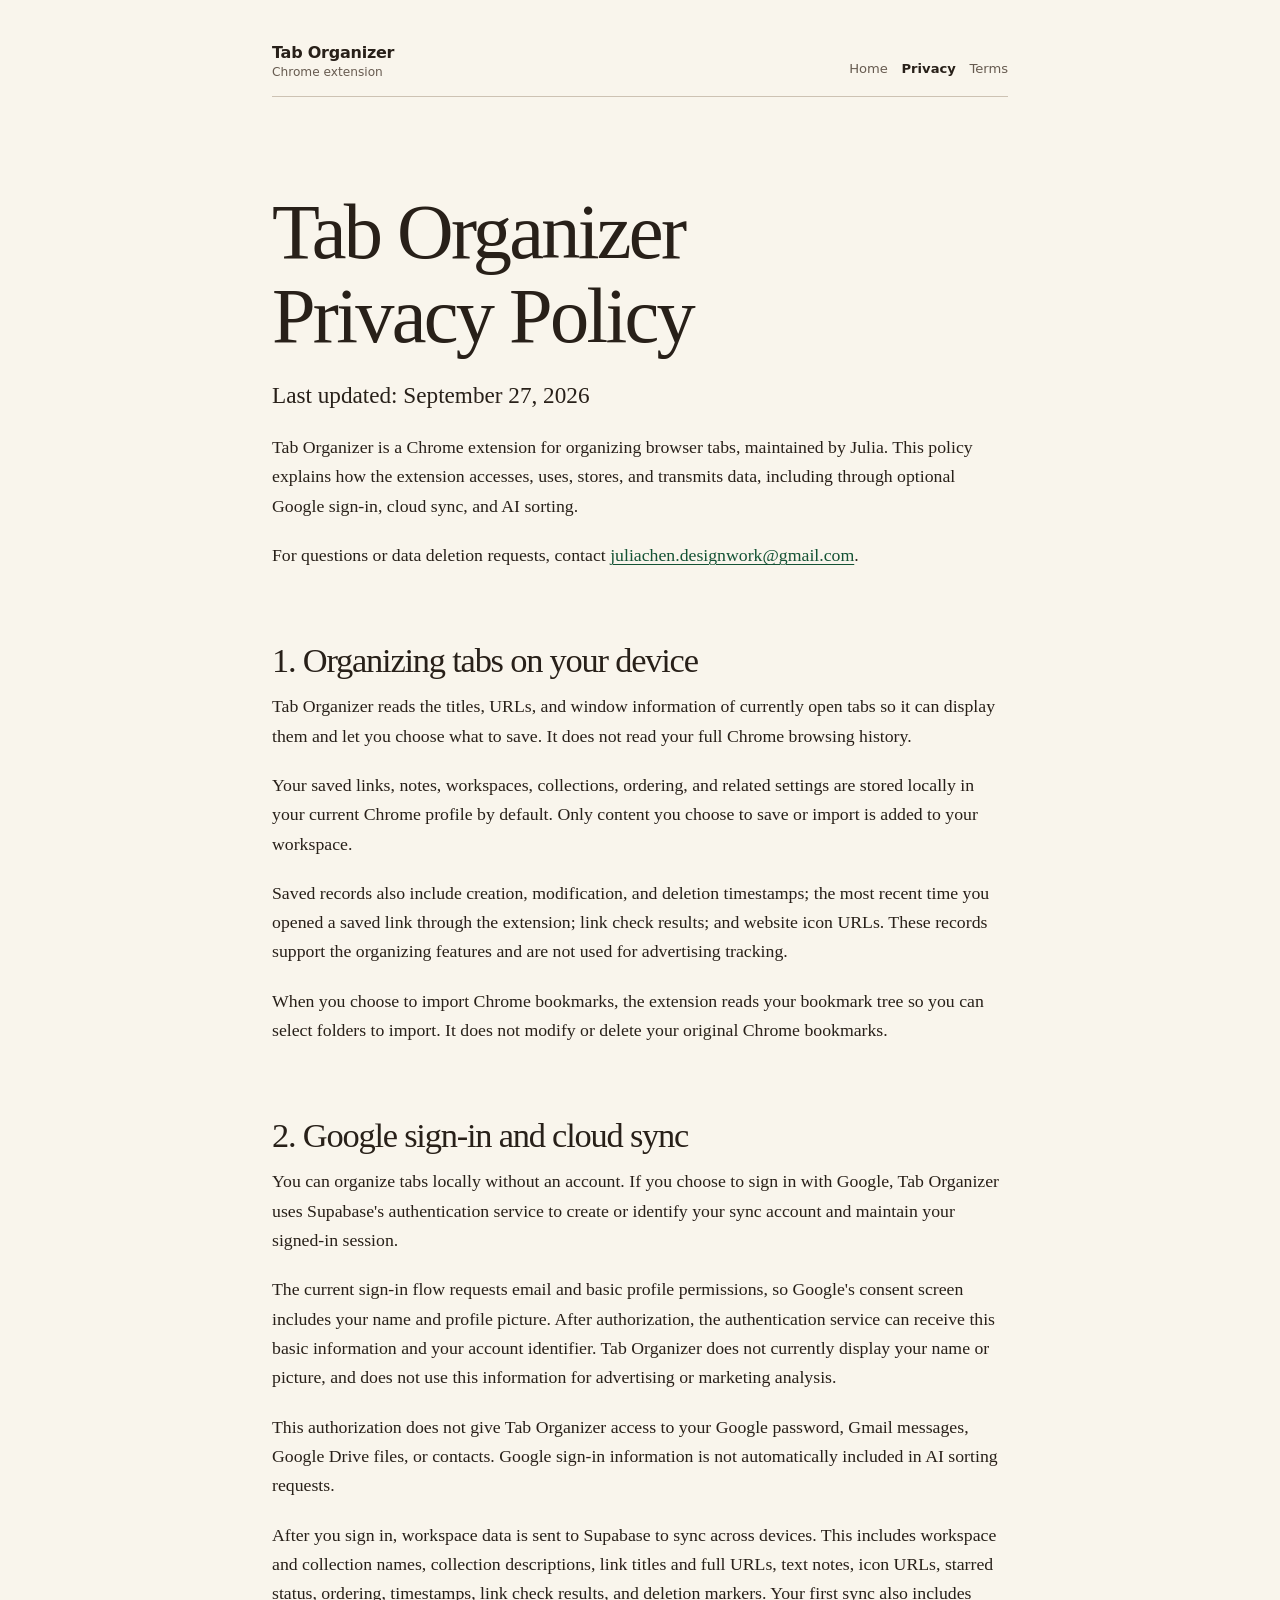
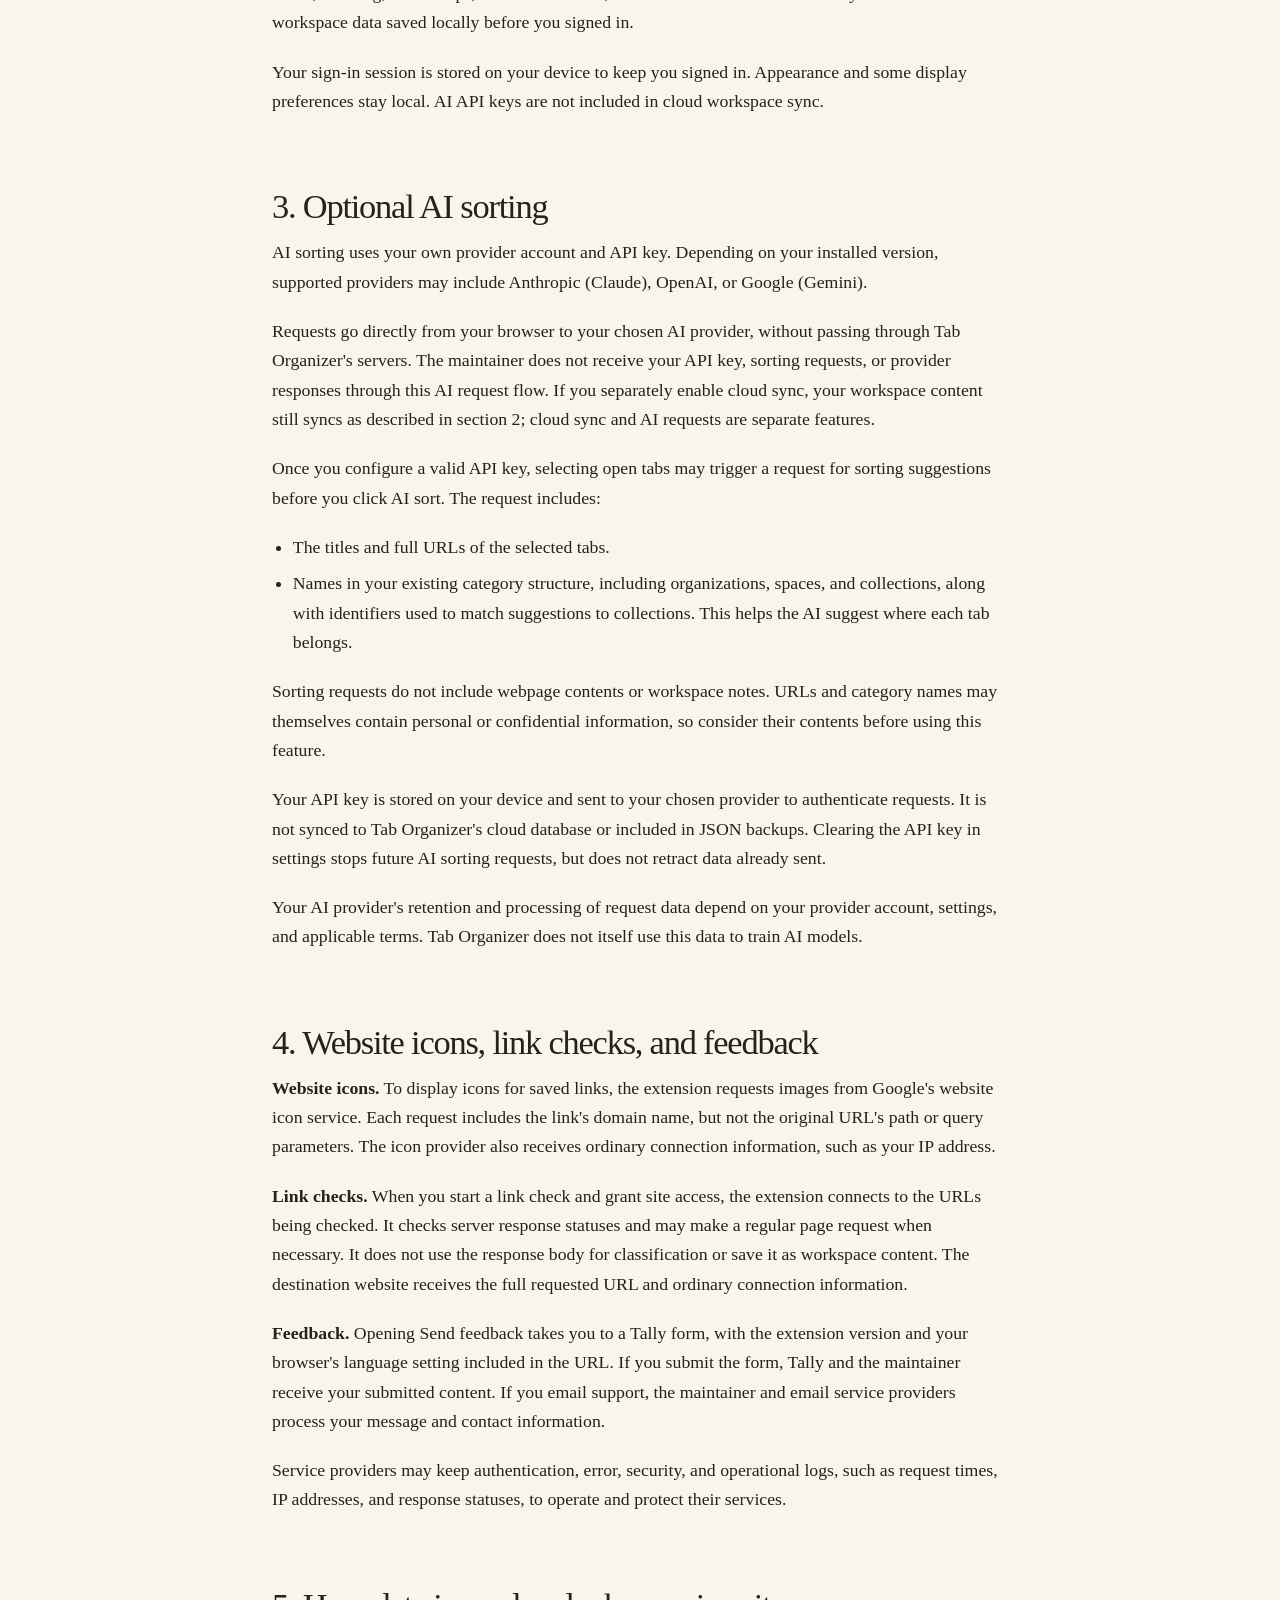
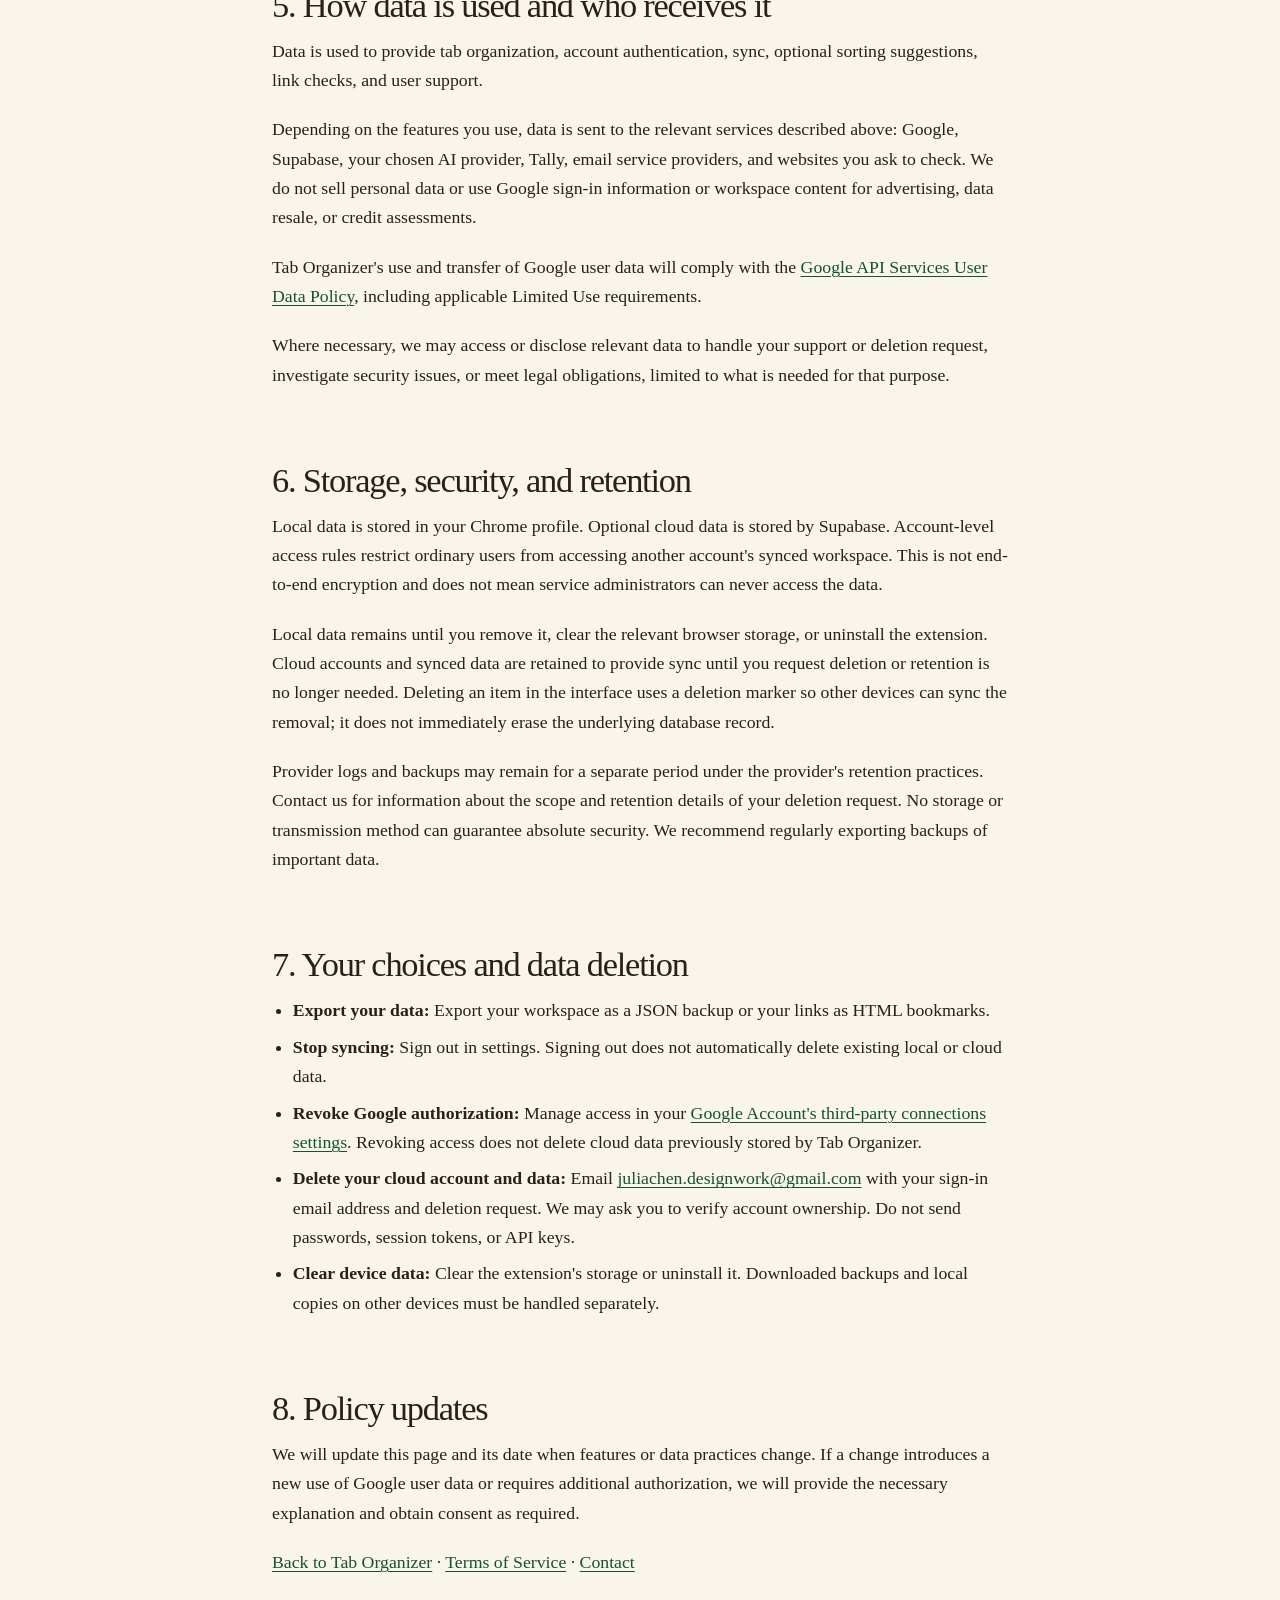
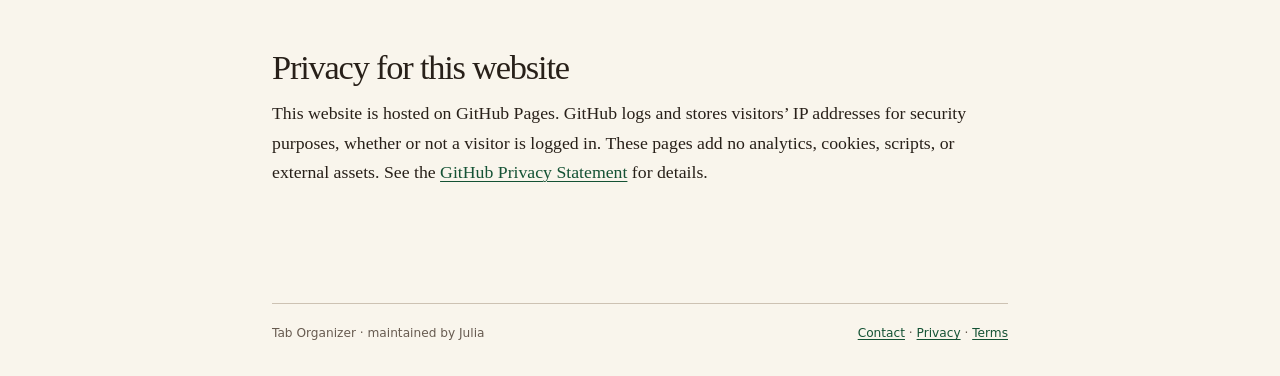
==== privacy/index.html @ 96f3fb26 "Publish Tab Organizer public pages" ====
<!doctype html>
<html lang="en">
<head>
  <meta charset="utf-8">
  <meta name="viewport" content="width=device-width, initial-scale=1">
  <meta name="description" content="How Tab Organizer handles data.">
  <title>Tab Organizer Privacy Policy · Tab Organizer</title>
  <link rel="stylesheet" href="../styles.css">
</head>
<body>
  <a class="skip-link" href="#main-content">Skip to content</a>
  <header class="site-header">
    <div class="masthead"><a class="wordmark" href="../">Tab Organizer</a><span>Chrome extension</span></div>
    <nav aria-label="Primary navigation"><a href="../">Home</a><a aria-current="page" href="../privacy/">Privacy</a><a href="../terms/">Terms</a></nav>
  </header>
  <main id="main-content"><h1>Tab Organizer Privacy Policy</h1>

<p>Last updated: September 27, 2026</p>

<p>Tab Organizer is a Chrome extension for organizing browser tabs, maintained by Julia. This policy explains how the extension accesses, uses, stores, and transmits data, including through optional Google sign-in, cloud sync, and AI sorting.</p>

<p>For questions or data deletion requests, contact <a href="mailto:juliachen.designwork@gmail.com">juliachen.designwork@gmail.com</a>.</p>

<h2>1. Organizing tabs on your device</h2>

<p>Tab Organizer reads the titles, URLs, and window information of currently open tabs so it can display them and let you choose what to save. It does not read your full Chrome browsing history.</p>

<p>Your saved links, notes, workspaces, collections, ordering, and related settings are stored locally in your current Chrome profile by default. Only content you choose to save or import is added to your workspace.</p>

<p>Saved records also include creation, modification, and deletion timestamps; the most recent time you opened a saved link through the extension; link check results; and website icon URLs. These records support the organizing features and are not used for advertising tracking.</p>

<p>When you choose to import Chrome bookmarks, the extension reads your bookmark tree so you can select folders to import. It does not modify or delete your original Chrome bookmarks.</p>

<h2>2. Google sign-in and cloud sync</h2>

<p>You can organize tabs locally without an account. If you choose to sign in with Google, Tab Organizer uses Supabase&#39;s authentication service to create or identify your sync account and maintain your signed-in session.</p>

<p>The current sign-in flow requests email and basic profile permissions, so Google&#39;s consent screen includes your name and profile picture. After authorization, the authentication service can receive this basic information and your account identifier. Tab Organizer does not currently display your name or picture, and does not use this information for advertising or marketing analysis.</p>

<p>This authorization does not give Tab Organizer access to your Google password, Gmail messages, Google Drive files, or contacts. Google sign-in information is not automatically included in AI sorting requests.</p>

<p>After you sign in, workspace data is sent to Supabase to sync across devices. This includes workspace and collection names, collection descriptions, link titles and full URLs, text notes, icon URLs, starred status, ordering, timestamps, link check results, and deletion markers. Your first sync also includes workspace data saved locally before you signed in.</p>

<p>Your sign-in session is stored on your device to keep you signed in. Appearance and some display preferences stay local. AI API keys are not included in cloud workspace sync.</p>

<h2>3. Optional AI sorting</h2>

<p>AI sorting uses your own provider account and API key. Depending on your installed version, supported providers may include Anthropic (Claude), OpenAI, or Google (Gemini).</p>

<p>Requests go directly from your browser to your chosen AI provider, without passing through Tab Organizer&#39;s servers. The maintainer does not receive your API key, sorting requests, or provider responses through this AI request flow. If you separately enable cloud sync, your workspace content still syncs as described in section 2; cloud sync and AI requests are separate features.</p>

<p>Once you configure a valid API key, selecting open tabs may trigger a request for sorting suggestions before you click AI sort. The request includes:</p>

<ul>
  <li>The titles and full URLs of the selected tabs.</li>
  <li>Names in your existing category structure, including organizations, spaces, and collections, along with identifiers used to match suggestions to collections. This helps the AI suggest where each tab belongs.</li>
</ul>

<p>Sorting requests do not include webpage contents or workspace notes. URLs and category names may themselves contain personal or confidential information, so consider their contents before using this feature.</p>

<p>Your API key is stored on your device and sent to your chosen provider to authenticate requests. It is not synced to Tab Organizer&#39;s cloud database or included in JSON backups. Clearing the API key in settings stops future AI sorting requests, but does not retract data already sent.</p>

<p>Your AI provider&#39;s retention and processing of request data depend on your provider account, settings, and applicable terms. Tab Organizer does not itself use this data to train AI models.</p>

<h2>4. Website icons, link checks, and feedback</h2>

<p><strong>Website icons.</strong> To display icons for saved links, the extension requests images from Google&#39;s website icon service. Each request includes the link&#39;s domain name, but not the original URL&#39;s path or query parameters. The icon provider also receives ordinary connection information, such as your IP address.</p>

<p><strong>Link checks.</strong> When you start a link check and grant site access, the extension connects to the URLs being checked. It checks server response statuses and may make a regular page request when necessary. It does not use the response body for classification or save it as workspace content. The destination website receives the full requested URL and ordinary connection information.</p>

<p><strong>Feedback.</strong> Opening Send feedback takes you to a Tally form, with the extension version and your browser&#39;s language setting included in the URL. If you submit the form, Tally and the maintainer receive your submitted content. If you email support, the maintainer and email service providers process your message and contact information.</p>

<p>Service providers may keep authentication, error, security, and operational logs, such as request times, IP addresses, and response statuses, to operate and protect their services.</p>

<h2>5. How data is used and who receives it</h2>

<p>Data is used to provide tab organization, account authentication, sync, optional sorting suggestions, link checks, and user support.</p>

<p>Depending on the features you use, data is sent to the relevant services described above: Google, Supabase, your chosen AI provider, Tally, email service providers, and websites you ask to check. We do not sell personal data or use Google sign-in information or workspace content for advertising, data resale, or credit assessments.</p>

<p>Tab Organizer&#39;s use and transfer of Google user data will comply with the <a href="https://developers.google.com/terms/api-services-user-data-policy">Google API Services User Data Policy</a>, including applicable Limited Use requirements.</p>

<p>Where necessary, we may access or disclose relevant data to handle your support or deletion request, investigate security issues, or meet legal obligations, limited to what is needed for that purpose.</p>

<h2>6. Storage, security, and retention</h2>

<p>Local data is stored in your Chrome profile. Optional cloud data is stored by Supabase. Account-level access rules restrict ordinary users from accessing another account&#39;s synced workspace. This is not end-to-end encryption and does not mean service administrators can never access the data.</p>

<p>Local data remains until you remove it, clear the relevant browser storage, or uninstall the extension. Cloud accounts and synced data are retained to provide sync until you request deletion or retention is no longer needed. Deleting an item in the interface uses a deletion marker so other devices can sync the removal; it does not immediately erase the underlying database record.</p>

<p>Provider logs and backups may remain for a separate period under the provider&#39;s retention practices. Contact us for information about the scope and retention details of your deletion request. No storage or transmission method can guarantee absolute security. We recommend regularly exporting backups of important data.</p>

<h2>7. Your choices and data deletion</h2>

<ul>
  <li><strong>Export your data:</strong> Export your workspace as a JSON backup or your links as HTML bookmarks.</li>
  <li><strong>Stop syncing:</strong> Sign out in settings. Signing out does not automatically delete existing local or cloud data.</li>
  <li><strong>Revoke Google authorization:</strong> Manage access in your <a href="https://myaccount.google.com/connections">Google Account&#39;s third-party connections settings</a>. Revoking access does not delete cloud data previously stored by Tab Organizer.</li>
  <li><strong>Delete your cloud account and data:</strong> Email <a href="mailto:juliachen.designwork@gmail.com">juliachen.designwork@gmail.com</a> with your sign-in email address and deletion request. We may ask you to verify account ownership. Do not send passwords, session tokens, or API keys.</li>
  <li><strong>Clear device data:</strong> Clear the extension&#39;s storage or uninstall it. Downloaded backups and local copies on other devices must be handled separately.</li>
</ul>

<h2>8. Policy updates</h2>

<p>We will update this page and its date when features or data practices change. If a change introduces a new use of Google user data or requires additional authorization, we will provide the necessary explanation and obtain consent as required.</p>

<p><a href="../">Back to Tab Organizer</a> · <a href="../terms/">Terms of Service</a> · <a href="mailto:juliachen.designwork@gmail.com">Contact</a></p>

<section aria-labelledby="website-hosting"><h2 id="website-hosting">Privacy for this website</h2><p>This website is hosted on GitHub Pages. GitHub logs and stores visitors’ IP addresses for security purposes, whether or not a visitor is logged in. These pages add no analytics, cookies, scripts, or external assets. See the <a href="https://docs.github.com/en/site-policy/privacy-policies/github-privacy-statement">GitHub Privacy Statement</a> for details.</p></section></main>
  <footer class="site-footer"><span>Tab Organizer · maintained by Julia</span><span><a href="mailto:juliachen.designwork@gmail.com">Contact</a> · <a href="../privacy/">Privacy</a> · <a href="../terms/">Terms</a></span></footer>
</body>
</html>
---- styles.css ----
:root {
  color-scheme: light;
  --paper: oklch(97% 0.012 83);
  --ink: oklch(25% 0.018 62);
  --muted: oklch(48% 0.024 65);
  --line: oklch(82% 0.025 77);
  --accent: oklch(39% 0.08 158);
  --focus: oklch(48% 0.15 250);
}
* { box-sizing: border-box; }
html { background: var(--paper); }
body { margin: 0; color: var(--ink); background: var(--paper); font-family: Georgia, 'Times New Roman', serif; font-size: clamp(1rem, .95rem + .2vw, 1.12rem); line-height: 1.65; }
a { color: var(--accent); text-decoration-thickness: .08em; text-underline-offset: .16em; overflow-wrap: anywhere; }
a:hover { color: var(--ink); }
a:focus-visible { outline: 3px solid var(--focus); outline-offset: 3px; border-radius: 2px; }
.skip-link { position: fixed; top: .75rem; left: .75rem; z-index: 2; padding: .45rem .7rem; background: var(--ink); color: var(--paper); transform: translateY(-180%); }
.skip-link:focus { transform: translateY(0); }
.site-header, main, .site-footer { width: min(100% - 2.5rem, 46rem); margin-inline: auto; }
.site-header { display: flex; align-items: end; justify-content: space-between; gap: 1rem; padding: clamp(1.4rem, 4vw, 2.7rem) 0 1rem; border-bottom: 1px solid var(--line); font-family: ui-sans-serif, system-ui, sans-serif; }
.masthead { display: grid; gap: .1rem; line-height: 1.25; }
.wordmark { color: var(--ink); font-size: 1rem; font-weight: 700; text-decoration: none; letter-spacing: -.015em; }
.masthead span { color: var(--muted); font-size: .76rem; }
nav { display: flex; flex-wrap: wrap; gap: .85rem; font-size: .82rem; }
nav a { color: var(--muted); text-decoration: none; }
nav a[aria-current='page'] { color: var(--ink); font-weight: 700; }
main { padding: clamp(2.8rem, 8vw, 5.8rem) 0 clamp(3rem, 8vw, 6rem); }
h1, h2 { font-weight: 400; line-height: 1.08; letter-spacing: -.035em; }
h1 { max-width: 15ch; margin: 0 0 1.2rem; font-size: clamp(2.55rem, 8vw, 4.9rem); }
h2 { margin: clamp(2.7rem, 7vw, 4.5rem) 0 .8rem; font-size: clamp(1.48rem, 4vw, 2.15rem); }
h1 + p { max-width: 34rem; margin-top: 0; font-size: clamp(1.18rem, 1.05rem + .5vw, 1.45rem); line-height: 1.5; }
p, ul { margin: 0 0 1.25rem; }
ul { padding-left: 1.3rem; }
li + li { margin-top: .45rem; }
strong { font-weight: 700; }
.site-footer { display: flex; justify-content: space-between; gap: 1rem; padding: 1.25rem 0 2.1rem; border-top: 1px solid var(--line); color: var(--muted); font-family: ui-sans-serif, system-ui, sans-serif; font-size: .76rem; line-height: 1.5; }
@media (max-width: 34rem) { .site-header, .site-footer { align-items: start; flex-direction: column; } }
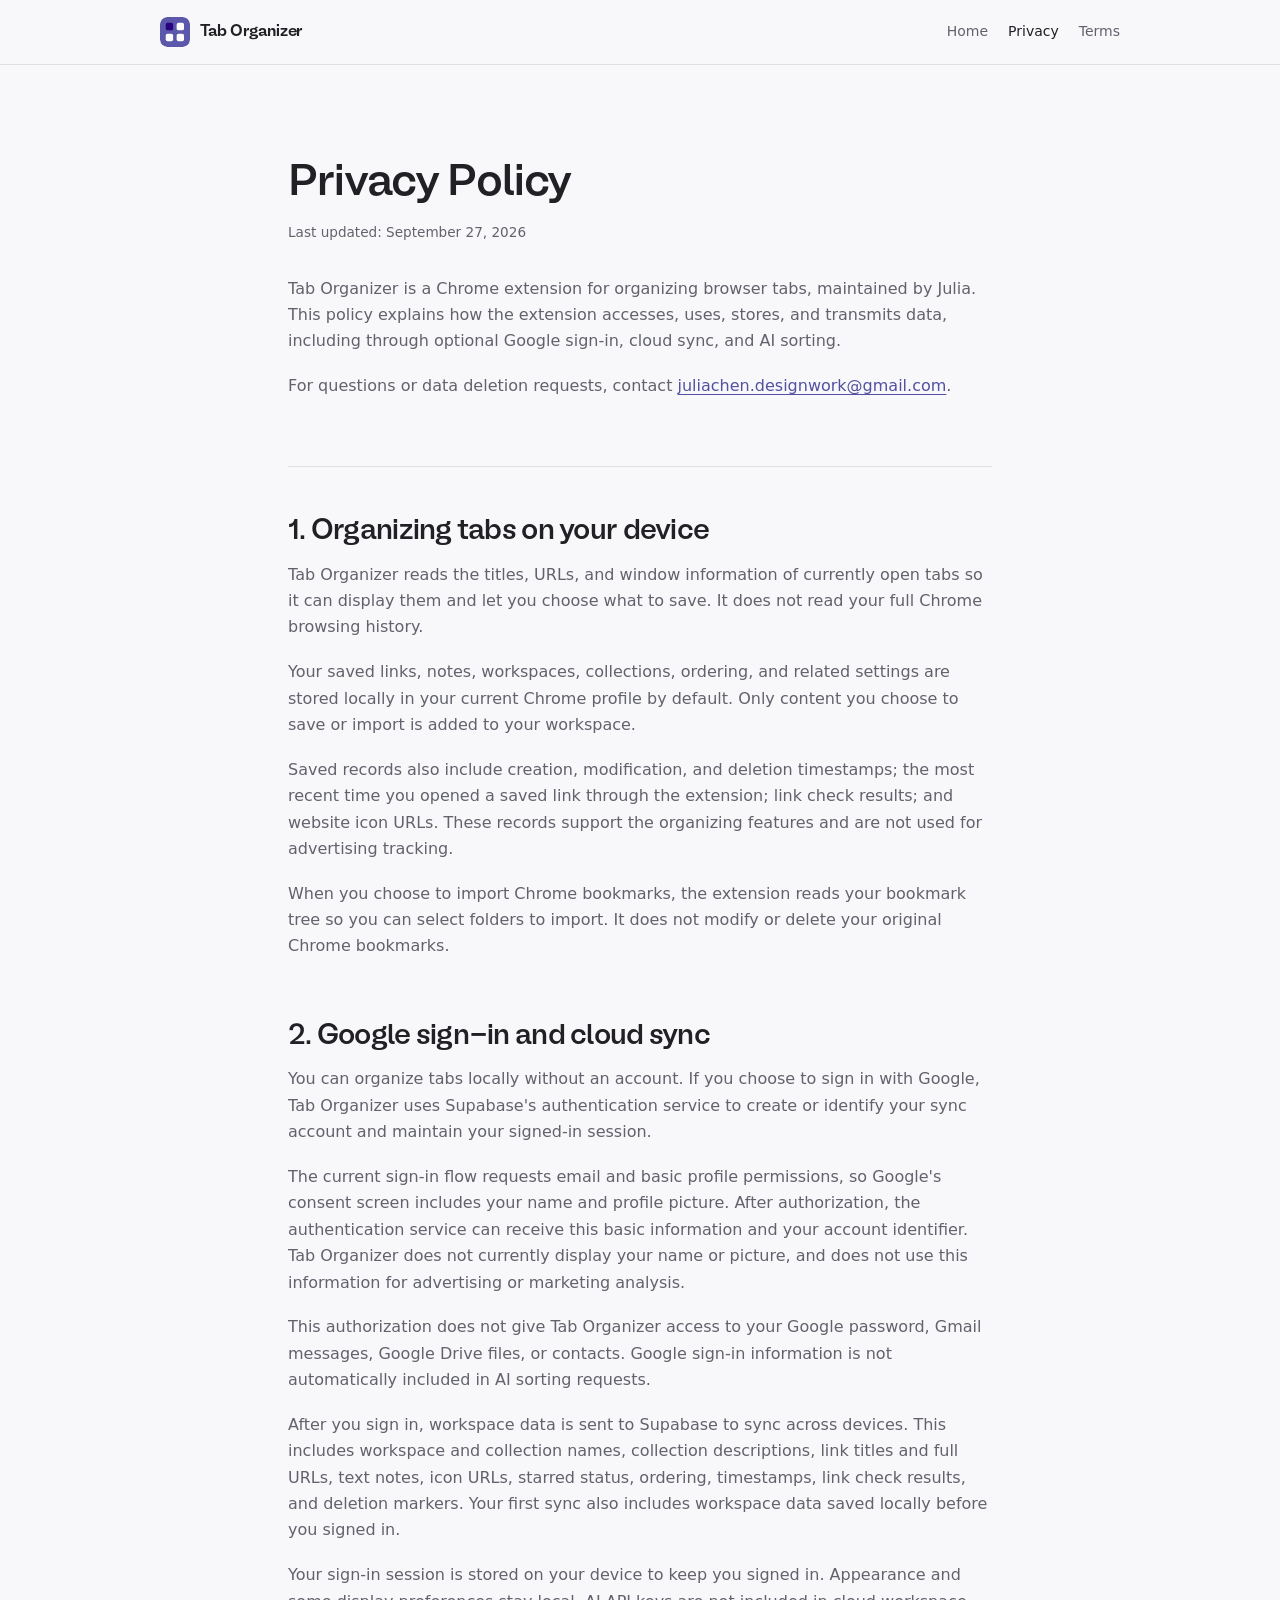
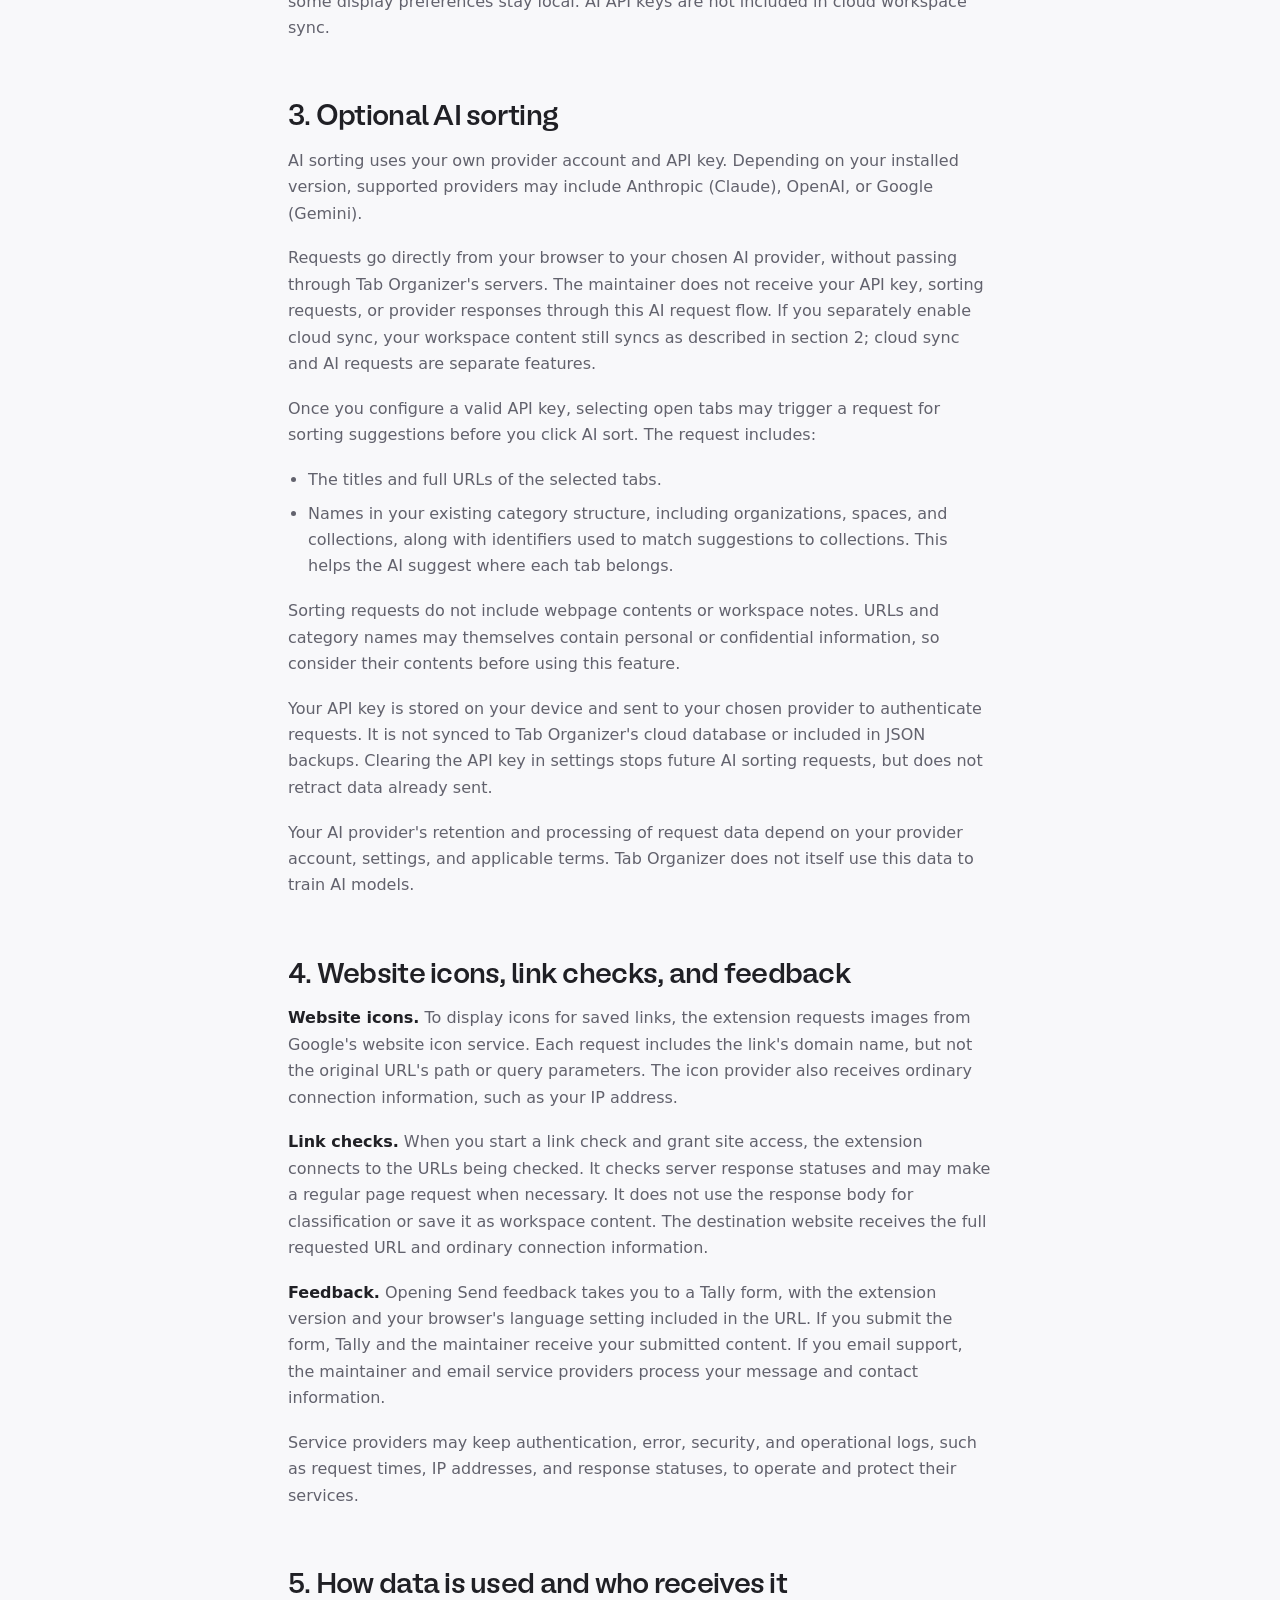
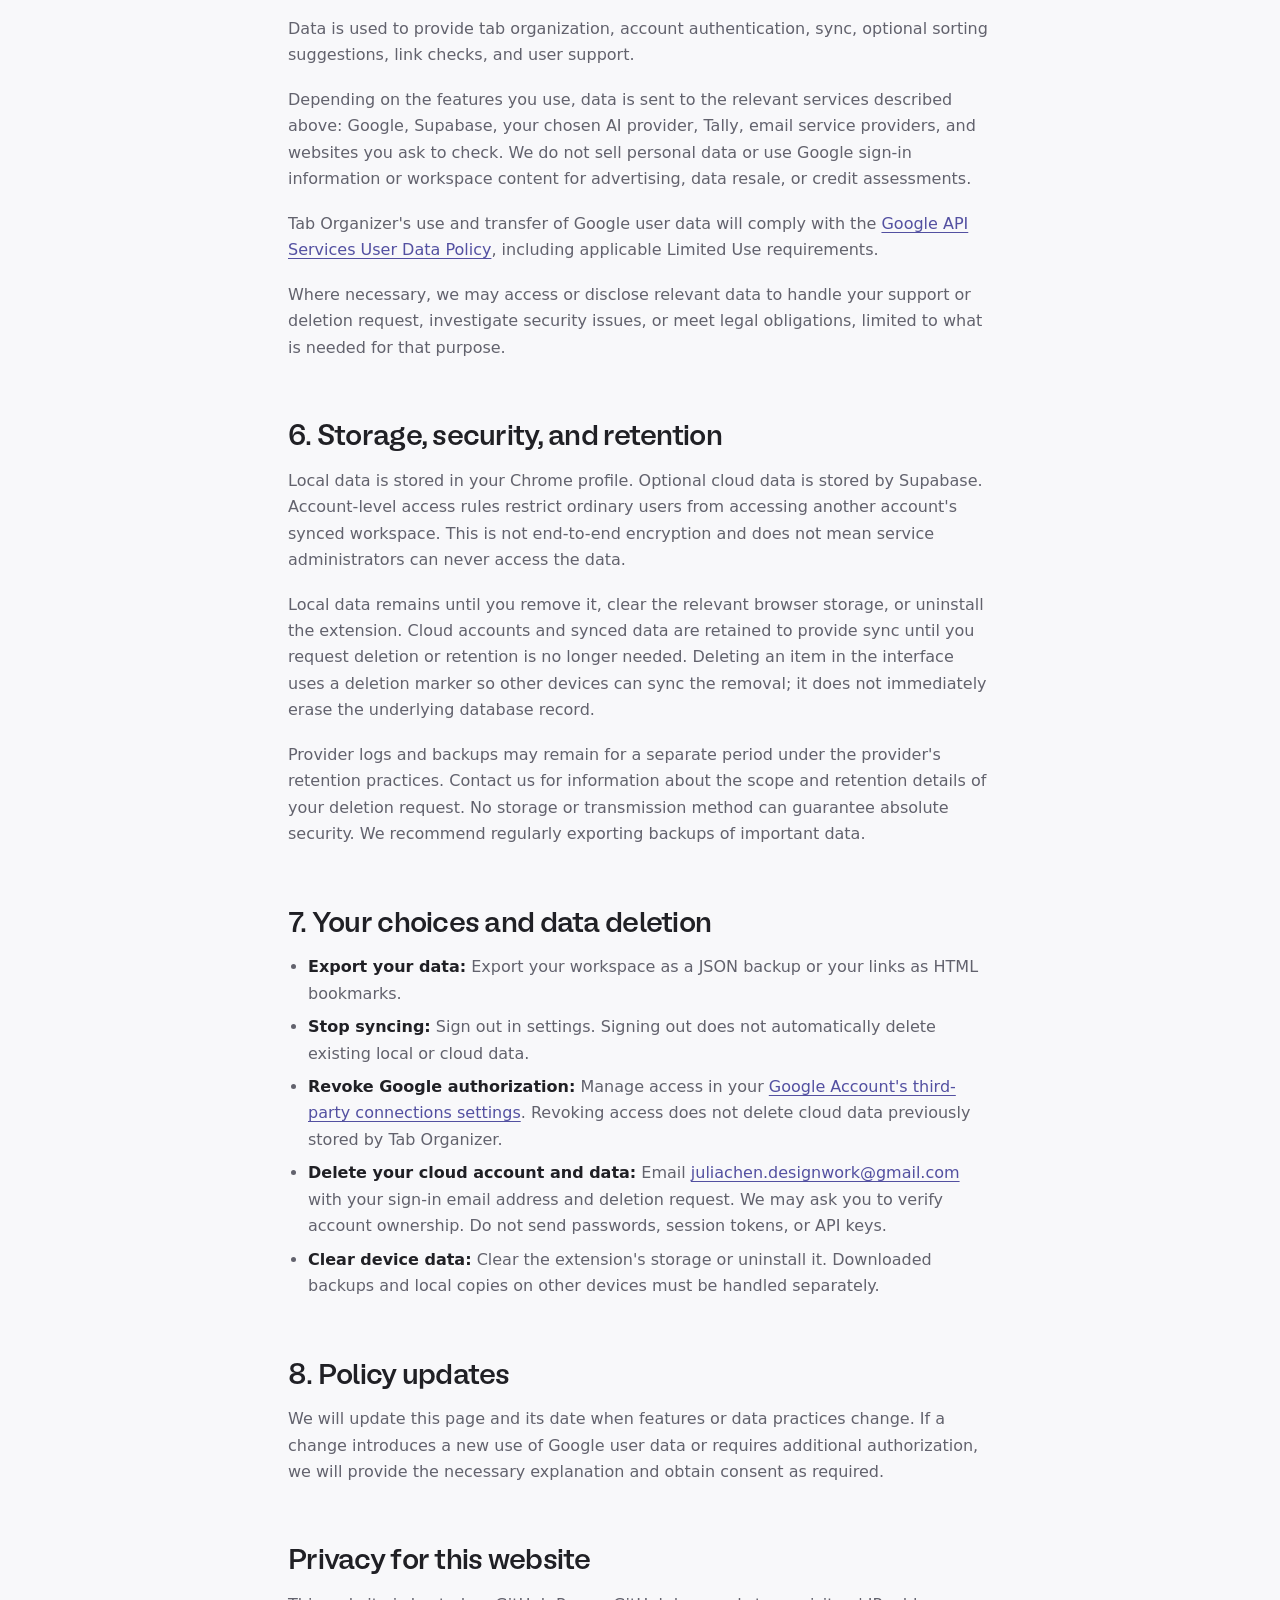
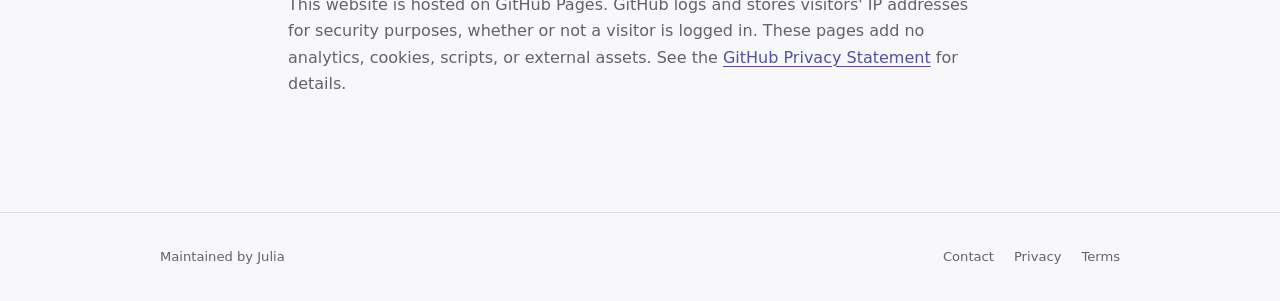
==== commit 4277fc19: "Refresh site and add product video" ====
--- a/privacy/index.html
+++ b/privacy/index.html
@@ -4,23 +4,38 @@
   <meta charset="utf-8">
   <meta name="viewport" content="width=device-width, initial-scale=1">
   <meta name="description" content="How Tab Organizer handles data.">
-  <title>Tab Organizer Privacy Policy · Tab Organizer</title>
+  <title>Privacy Policy | Tab Organizer</title>
+  <link rel="icon" href="../app-icon.svg" type="image/svg+xml">
   <link rel="stylesheet" href="../styles.css">
 </head>
 <body>
   <a class="skip-link" href="#main-content">Skip to content</a>
   <header class="site-header">
-    <div class="masthead"><a class="wordmark" href="../">Tab Organizer</a><span>Chrome extension</span></div>
-    <nav aria-label="Primary navigation"><a href="../">Home</a><a aria-current="page" href="../privacy/">Privacy</a><a href="../terms/">Terms</a></nav>
+    <div class="site-width header-inner">
+      <a class="brand" href="../" aria-label="Tab Organizer home">
+        <img src="../app-icon.svg" width="30" height="30" alt="">
+        <span>Tab Organizer</span>
+      </a>
+      <nav aria-label="Primary navigation">
+        <a href="../">Home</a>
+        <a aria-current="page" href="../privacy/">Privacy</a>
+        <a href="../terms/">Terms</a>
+      </nav>
+    </div>
   </header>
-  <main id="main-content"><h1>Tab Organizer Privacy Policy</h1>
+  <main id="main-content" class="document-main">
+<header class="page-header document-header">
+<h1>Privacy Policy</h1>
 
-<p>Last updated: September 27, 2026</p>
+<p class="updated">Last updated: September 27, 2026</p>
 
 <p>Tab Organizer is a Chrome extension for organizing browser tabs, maintained by Julia. This policy explains how the extension accesses, uses, stores, and transmits data, including through optional Google sign-in, cloud sync, and AI sorting.</p>
 
 <p>For questions or data deletion requests, contact <a href="mailto:juliachen.designwork@gmail.com">juliachen.designwork@gmail.com</a>.</p>
+</header>
 
+<article class="document-copy">
+<section>
 <h2>1. Organizing tabs on your device</h2>
 
 <p>Tab Organizer reads the titles, URLs, and window information of currently open tabs so it can display them and let you choose what to save. It does not read your full Chrome browsing history.</p>
@@ -31,6 +46,10 @@
 
 <p>When you choose to import Chrome bookmarks, the extension reads your bookmark tree so you can select folders to import. It does not modify or delete your original Chrome bookmarks.</p>
 
+
+</section>
+
+<section>
 <h2>2. Google sign-in and cloud sync</h2>
 
 <p>You can organize tabs locally without an account. If you choose to sign in with Google, Tab Organizer uses Supabase&#39;s authentication service to create or identify your sync account and maintain your signed-in session.</p>
@@ -43,6 +62,10 @@
 
 <p>Your sign-in session is stored on your device to keep you signed in. Appearance and some display preferences stay local. AI API keys are not included in cloud workspace sync.</p>
 
+
+</section>
+
+<section>
 <h2>3. Optional AI sorting</h2>
 
 <p>AI sorting uses your own provider account and API key. Depending on your installed version, supported providers may include Anthropic (Claude), OpenAI, or Google (Gemini).</p>
@@ -62,6 +85,10 @@
 
 <p>Your AI provider&#39;s retention and processing of request data depend on your provider account, settings, and applicable terms. Tab Organizer does not itself use this data to train AI models.</p>
 
+
+</section>
+
+<section>
 <h2>4. Website icons, link checks, and feedback</h2>
 
 <p><strong>Website icons.</strong> To display icons for saved links, the extension requests images from Google&#39;s website icon service. Each request includes the link&#39;s domain name, but not the original URL&#39;s path or query parameters. The icon provider also receives ordinary connection information, such as your IP address.</p>
@@ -72,6 +99,10 @@
 
 <p>Service providers may keep authentication, error, security, and operational logs, such as request times, IP addresses, and response statuses, to operate and protect their services.</p>
 
+
+</section>
+
+<section>
 <h2>5. How data is used and who receives it</h2>
 
 <p>Data is used to provide tab organization, account authentication, sync, optional sorting suggestions, link checks, and user support.</p>
@@ -82,6 +113,10 @@
 
 <p>Where necessary, we may access or disclose relevant data to handle your support or deletion request, investigate security issues, or meet legal obligations, limited to what is needed for that purpose.</p>
 
+
+</section>
+
+<section>
 <h2>6. Storage, security, and retention</h2>
 
 <p>Local data is stored in your Chrome profile. Optional cloud data is stored by Supabase. Account-level access rules restrict ordinary users from accessing another account&#39;s synced workspace. This is not end-to-end encryption and does not mean service administrators can never access the data.</p>
@@ -90,6 +125,10 @@
 
 <p>Provider logs and backups may remain for a separate period under the provider&#39;s retention practices. Contact us for information about the scope and retention details of your deletion request. No storage or transmission method can guarantee absolute security. We recommend regularly exporting backups of important data.</p>
 
+
+</section>
+
+<section>
 <h2>7. Your choices and data deletion</h2>
 
 <ul>
@@ -100,13 +139,33 @@
   <li><strong>Clear device data:</strong> Clear the extension&#39;s storage or uninstall it. Downloaded backups and local copies on other devices must be handled separately.</li>
 </ul>
 
+
+</section>
+
+<section>
 <h2>8. Policy updates</h2>
 
 <p>We will update this page and its date when features or data practices change. If a change introduces a new use of Google user data or requires additional authorization, we will provide the necessary explanation and obtain consent as required.</p>
 
-<p><a href="../">Back to Tab Organizer</a> · <a href="../terms/">Terms of Service</a> · <a href="mailto:juliachen.designwork@gmail.com">Contact</a></p>
 
-<section aria-labelledby="website-hosting"><h2 id="website-hosting">Privacy for this website</h2><p>This website is hosted on GitHub Pages. GitHub logs and stores visitors’ IP addresses for security purposes, whether or not a visitor is logged in. These pages add no analytics, cookies, scripts, or external assets. See the <a href="https://docs.github.com/en/site-policy/privacy-policies/github-privacy-statement">GitHub Privacy Statement</a> for details.</p></section></main>
-  <footer class="site-footer"><span>Tab Organizer · maintained by Julia</span><span><a href="mailto:juliachen.designwork@gmail.com">Contact</a> · <a href="../privacy/">Privacy</a> · <a href="../terms/">Terms</a></span></footer>
+</section>
+
+<section>
+<h2>Privacy for this website</h2>
+
+<p>This website is hosted on GitHub Pages. GitHub logs and stores visitors' IP addresses for security purposes, whether or not a visitor is logged in. These pages add no analytics, cookies, scripts, or external assets. See the <a href="https://docs.github.com/en/site-policy/privacy-policies/github-privacy-statement">GitHub Privacy Statement</a> for details.</p>
+</section>
+</article>
+  </main>
+  <footer class="site-footer">
+    <div class="site-width footer-inner">
+      <span>Maintained by Julia</span>
+      <nav aria-label="Footer navigation">
+        <a href="mailto:juliachen.designwork@gmail.com">Contact</a>
+        <a href="../privacy/">Privacy</a>
+        <a href="../terms/">Terms</a>
+      </nav>
+    </div>
+  </footer>
 </body>
 </html>
--- a/styles.css
+++ b/styles.css
@@ -1,36 +1,370 @@
+@font-face {
+  font-family: "BL Melody";
+  src: url("fonts/BLMelody-Medium.otf") format("opentype");
+  font-display: swap;
+  font-style: normal;
+  font-weight: 500;
+}
+
+@font-face {
+  font-family: "BL Melody";
+  src: url("fonts/BLMelody-SemiBold.otf") format("opentype");
+  font-display: swap;
+  font-style: normal;
+  font-weight: 600;
+}
+
 :root {
-  color-scheme: light;
-  --paper: oklch(97% 0.012 83);
-  --ink: oklch(25% 0.018 62);
-  --muted: oklch(48% 0.024 65);
-  --line: oklch(82% 0.025 77);
-  --accent: oklch(39% 0.08 158);
-  --focus: oklch(48% 0.15 250);
-}
-* { box-sizing: border-box; }
-html { background: var(--paper); }
-body { margin: 0; color: var(--ink); background: var(--paper); font-family: Georgia, 'Times New Roman', serif; font-size: clamp(1rem, .95rem + .2vw, 1.12rem); line-height: 1.65; }
-a { color: var(--accent); text-decoration-thickness: .08em; text-underline-offset: .16em; overflow-wrap: anywhere; }
-a:hover { color: var(--ink); }
-a:focus-visible { outline: 3px solid var(--focus); outline-offset: 3px; border-radius: 2px; }
-.skip-link { position: fixed; top: .75rem; left: .75rem; z-index: 2; padding: .45rem .7rem; background: var(--ink); color: var(--paper); transform: translateY(-180%); }
-.skip-link:focus { transform: translateY(0); }
-.site-header, main, .site-footer { width: min(100% - 2.5rem, 46rem); margin-inline: auto; }
-.site-header { display: flex; align-items: end; justify-content: space-between; gap: 1rem; padding: clamp(1.4rem, 4vw, 2.7rem) 0 1rem; border-bottom: 1px solid var(--line); font-family: ui-sans-serif, system-ui, sans-serif; }
-.masthead { display: grid; gap: .1rem; line-height: 1.25; }
-.wordmark { color: var(--ink); font-size: 1rem; font-weight: 700; text-decoration: none; letter-spacing: -.015em; }
-.masthead span { color: var(--muted); font-size: .76rem; }
-nav { display: flex; flex-wrap: wrap; gap: .85rem; font-size: .82rem; }
-nav a { color: var(--muted); text-decoration: none; }
-nav a[aria-current='page'] { color: var(--ink); font-weight: 700; }
-main { padding: clamp(2.8rem, 8vw, 5.8rem) 0 clamp(3rem, 8vw, 6rem); }
-h1, h2 { font-weight: 400; line-height: 1.08; letter-spacing: -.035em; }
-h1 { max-width: 15ch; margin: 0 0 1.2rem; font-size: clamp(2.55rem, 8vw, 4.9rem); }
-h2 { margin: clamp(2.7rem, 7vw, 4.5rem) 0 .8rem; font-size: clamp(1.48rem, 4vw, 2.15rem); }
-h1 + p { max-width: 34rem; margin-top: 0; font-size: clamp(1.18rem, 1.05rem + .5vw, 1.45rem); line-height: 1.5; }
-p, ul { margin: 0 0 1.25rem; }
-ul { padding-left: 1.3rem; }
-li + li { margin-top: .45rem; }
-strong { font-weight: 700; }
-.site-footer { display: flex; justify-content: space-between; gap: 1rem; padding: 1.25rem 0 2.1rem; border-top: 1px solid var(--line); color: var(--muted); font-family: ui-sans-serif, system-ui, sans-serif; font-size: .76rem; line-height: 1.5; }
-@media (max-width: 34rem) { .site-header, .site-footer { align-items: start; flex-direction: column; } }
+  color-scheme: light dark;
+  --canvas: #f8f8fa;
+  --surface: #ffffff;
+  --ink: #202025;
+  --muted: #62626d;
+  --line: #dedee4;
+  --accent: #5350a1;
+  --accent-hover: #353278;
+  --accent-text: #ffffff;
+  --focus: #1769c2;
+}
+
+@media (prefers-color-scheme: dark) {
+  :root {
+    --canvas: #18181b;
+    --surface: #212126;
+    --ink: #f1f1f3;
+    --muted: #b7b7c0;
+    --line: #3b3b42;
+    --accent: #b9b7fa;
+    --accent-hover: #d2d0ff;
+    --accent-text: #18181b;
+    --focus: #75b7ff;
+  }
+}
+
+* {
+  box-sizing: border-box;
+}
+
+html {
+  background: var(--canvas);
+}
+
+body {
+  margin: 0;
+  color: var(--ink);
+  background: var(--canvas);
+  font-family: ui-sans-serif, system-ui, -apple-system, BlinkMacSystemFont, "Segoe UI", sans-serif;
+  font-size: 1rem;
+  line-height: 1.65;
+  text-rendering: optimizeLegibility;
+}
+
+img {
+  display: block;
+  max-width: 100%;
+}
+
+a {
+  color: var(--accent);
+  text-decoration-thickness: 1px;
+  text-underline-offset: .18em;
+  overflow-wrap: anywhere;
+}
+
+a:hover {
+  color: var(--accent-hover);
+}
+
+a:focus-visible {
+  outline: 3px solid var(--focus);
+  outline-offset: 3px;
+  border-radius: 3px;
+}
+
+.skip-link {
+  position: fixed;
+  top: .75rem;
+  left: .75rem;
+  z-index: 2;
+  padding: .5rem .75rem;
+  color: var(--surface);
+  background: var(--ink);
+  transform: translateY(-180%);
+}
+
+.skip-link:focus {
+  transform: translateY(0);
+}
+
+.skip-link:hover {
+  color: var(--surface);
+}
+
+.site-width {
+  width: min(100% - 2.5rem, 60rem);
+  margin-inline: auto;
+}
+
+.site-header {
+  border-bottom: 1px solid var(--line);
+}
+
+.header-inner {
+  display: flex;
+  min-height: 64px;
+  align-items: center;
+  justify-content: space-between;
+  gap: 2rem;
+}
+
+.brand {
+  display: inline-flex;
+  align-items: center;
+  gap: .65rem;
+  color: var(--ink);
+  font-family: "BL Melody", ui-sans-serif, system-ui, sans-serif;
+  font-weight: 600;
+  letter-spacing: -.01em;
+  text-decoration: none;
+  white-space: nowrap;
+}
+
+.brand:hover {
+  color: var(--ink);
+}
+
+.brand img {
+  border-radius: 7px;
+}
+
+nav {
+  display: flex;
+  align-items: center;
+  gap: 1.25rem;
+  white-space: nowrap;
+}
+
+nav a {
+  color: var(--muted);
+  font-size: .875rem;
+  font-weight: 500;
+  text-decoration: none;
+}
+
+nav a[aria-current="page"] {
+  color: var(--ink);
+}
+
+h1,
+h2,
+h3 {
+  margin-top: 0;
+  font-family: "BL Melody", ui-sans-serif, system-ui, sans-serif;
+  font-weight: 500;
+  letter-spacing: -.025em;
+}
+
+h1 {
+  margin-bottom: 1.25rem;
+  font-size: clamp(2.15rem, 5vw, 2.8rem);
+  line-height: 1.06;
+}
+
+h2 {
+  margin-bottom: .75rem;
+  font-size: clamp(1.45rem, 3vw, 1.8rem);
+  line-height: 1.2;
+}
+
+h3 {
+  margin-bottom: .35rem;
+  font-size: 1.05rem;
+  font-weight: 600;
+  letter-spacing: -.01em;
+}
+
+p,
+ul {
+  margin-top: 0;
+  margin-bottom: 1.15rem;
+}
+
+li + li {
+  margin-top: .45rem;
+}
+
+strong {
+  color: var(--ink);
+  font-weight: 650;
+}
+
+.page-header {
+  padding-top: clamp(4rem, 9vw, 6rem);
+}
+
+.home-main {
+  padding-bottom: 6rem;
+}
+
+.home-header {
+  max-width: 46rem;
+  padding-bottom: 3rem;
+}
+
+.home-header > p:first-of-type {
+  max-width: 39rem;
+  color: var(--muted);
+  font-size: 1.15rem;
+}
+
+.button {
+  display: inline-flex;
+  min-height: 44px;
+  align-items: center;
+  justify-content: center;
+  margin-top: .5rem;
+  padding: .65rem 1rem;
+  border-radius: 8px;
+  color: var(--accent-text);
+  background: var(--accent);
+  font-size: .92rem;
+  font-weight: 650;
+  line-height: 1;
+  text-decoration: none;
+  white-space: nowrap;
+}
+
+.button:hover {
+  color: var(--accent-text);
+  background: var(--accent-hover);
+}
+
+.button:active {
+  transform: translateY(1px);
+}
+
+.small-note {
+  margin-top: 1rem !important;
+  color: var(--muted);
+  font-size: .85rem !important;
+}
+
+.product-demo {
+  margin: 0 0 clamp(4rem, 8vw, 6rem);
+}
+
+.product-demo video {
+  display: block;
+  width: 100%;
+  height: auto;
+  aspect-ratio: 16 / 9;
+  border: 1px solid var(--line);
+  border-radius: 12px;
+  background: var(--surface);
+}
+
+.home-copy {
+  max-width: 43rem;
+}
+
+.home-copy section + section {
+  margin-top: 3.75rem;
+}
+
+.home-copy p,
+.document-copy p,
+.document-copy li,
+.document-header > p:not(.updated) {
+  color: var(--muted);
+}
+
+.home-copy h3 {
+  margin-top: 1.75rem;
+}
+
+.document-main {
+  width: min(100% - 2.5rem, 44rem);
+  margin-inline: auto;
+  padding-bottom: 6rem;
+}
+
+.document-header {
+  padding-bottom: 3rem;
+  border-bottom: 1px solid var(--line);
+}
+
+.document-header h1 {
+  margin-bottom: .8rem;
+}
+
+.updated {
+  margin-bottom: 2rem;
+  color: var(--muted);
+  font-size: .85rem;
+}
+
+.document-copy {
+  padding-top: 3rem;
+}
+
+.document-copy section + section {
+  margin-top: 3.75rem;
+}
+
+.document-copy ul {
+  padding-left: 1.25rem;
+}
+
+.site-footer {
+  border-top: 1px solid var(--line);
+}
+
+.footer-inner {
+  display: flex;
+  min-height: 88px;
+  align-items: center;
+  justify-content: space-between;
+  gap: 2rem;
+  color: var(--muted);
+  font-size: .82rem;
+}
+
+.footer-inner nav a {
+  font-size: .82rem;
+}
+
+@media (max-width: 38rem) {
+  .site-width,
+  .document-main {
+    width: min(100% - 2rem, 60rem);
+  }
+
+  .header-inner {
+    gap: 1rem;
+  }
+
+  nav {
+    gap: .9rem;
+  }
+
+  .page-header {
+    padding-top: 3.5rem;
+  }
+
+  .product-demo {
+    margin-bottom: 4rem;
+  }
+
+  .footer-inner {
+    min-height: 0;
+    align-items: flex-start;
+    flex-direction: column;
+    padding: 1.5rem 0 2rem;
+  }
+}
+
+@media (max-width: 23rem) {
+  .brand span {
+    display: none;
+  }
+}
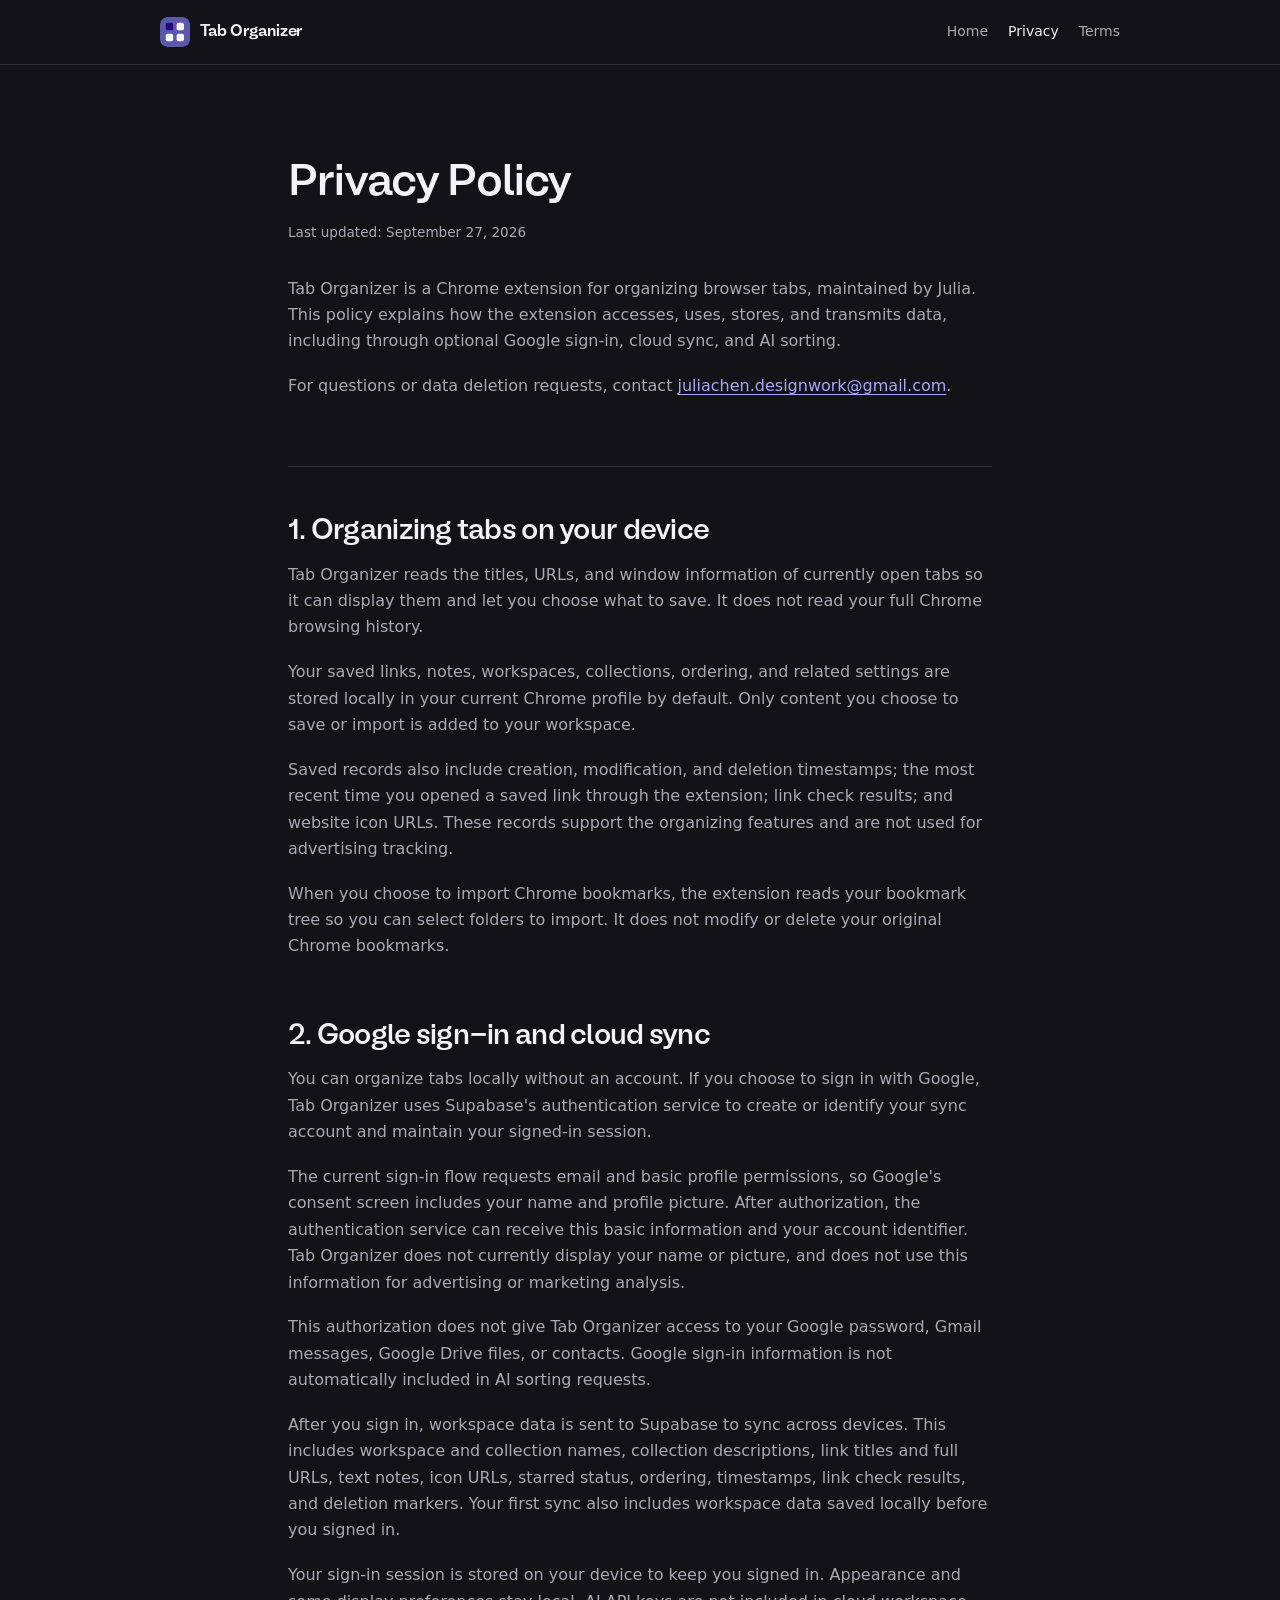
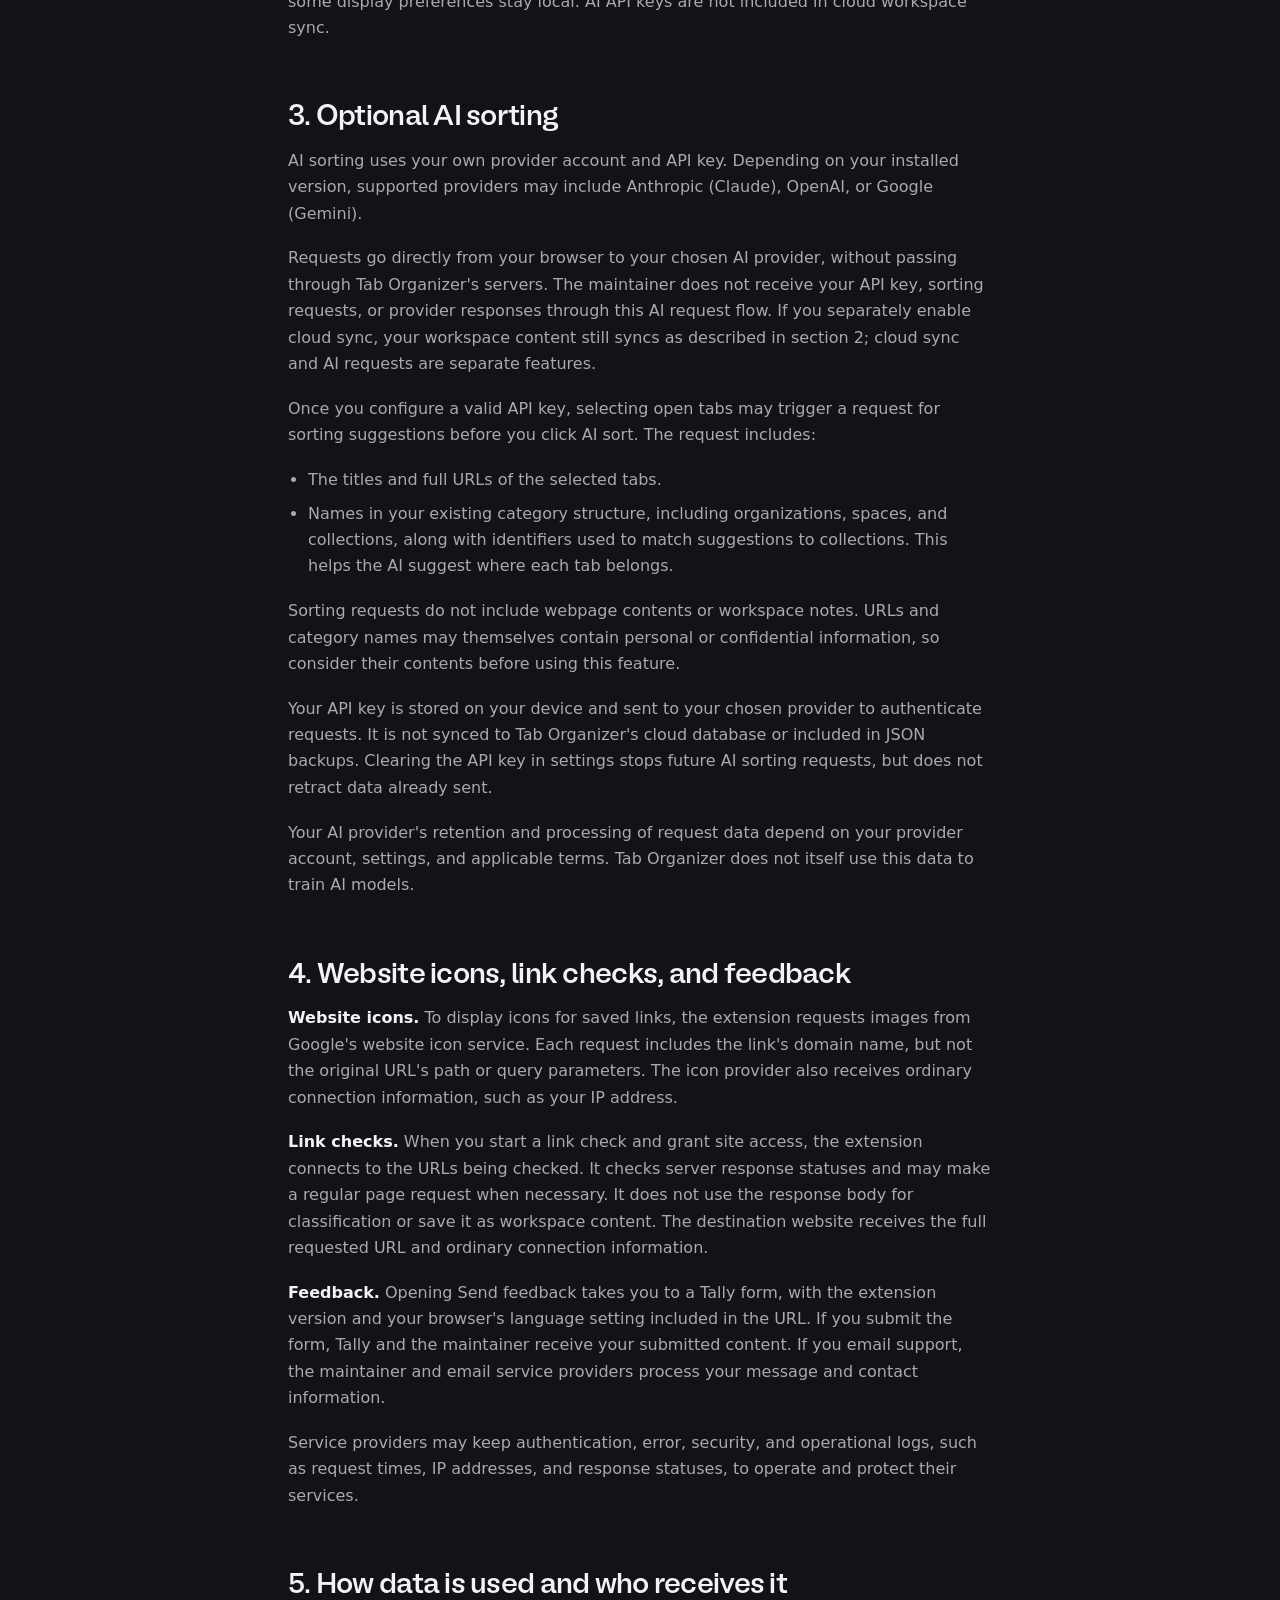
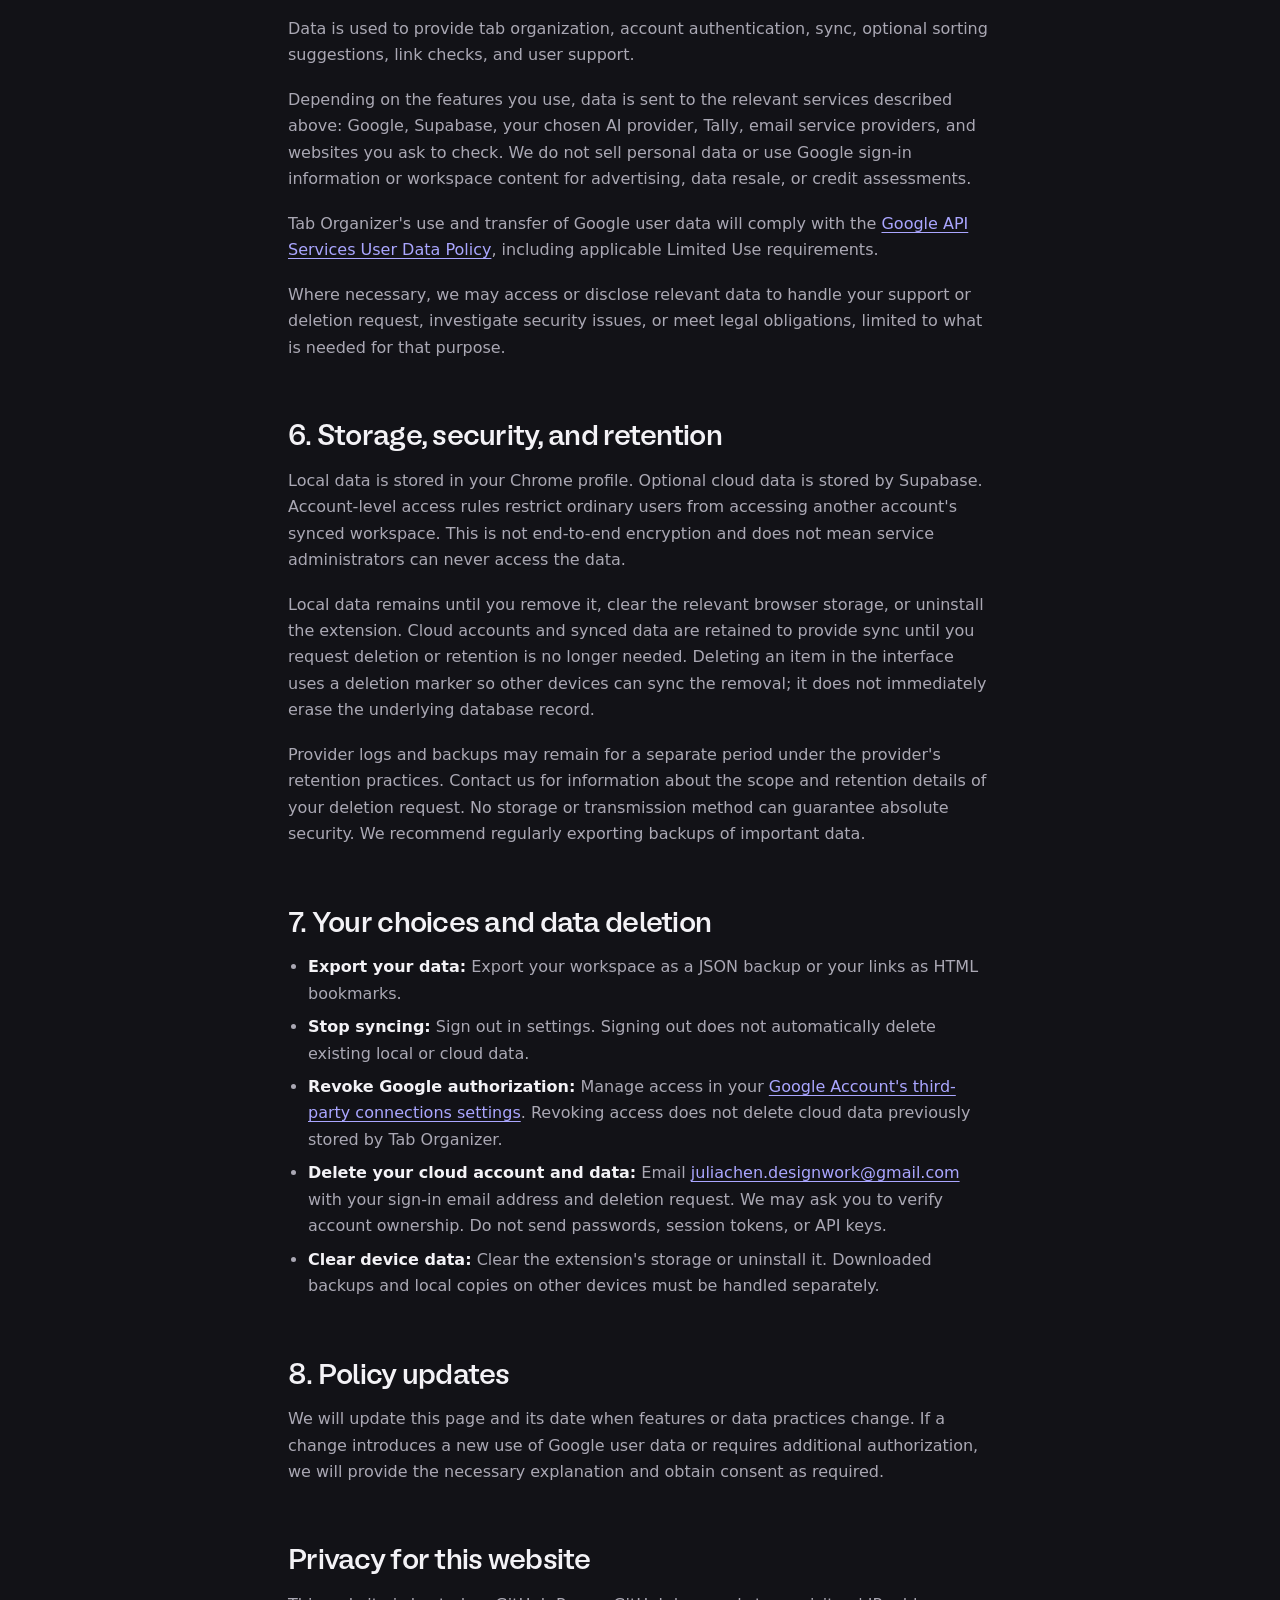
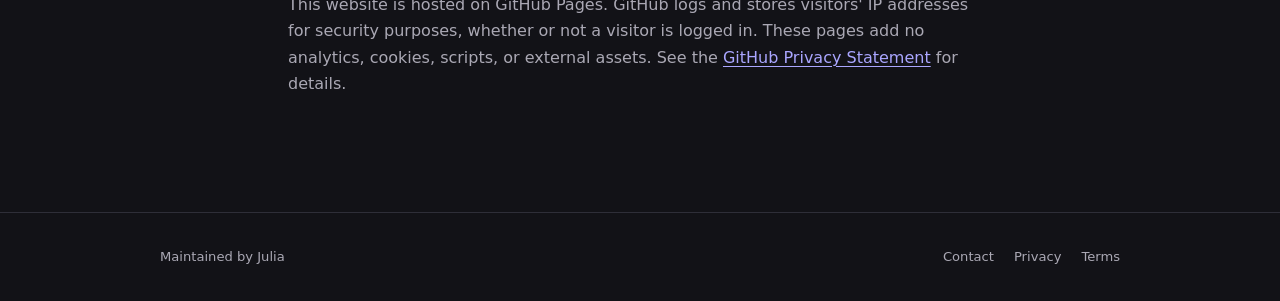
==== commit 56d6fb8b: "Use dark brand theme" ====
--- a/privacy/index.html
+++ b/privacy/index.html
@@ -5,8 +5,8 @@
   <meta name="viewport" content="width=device-width, initial-scale=1">
   <meta name="description" content="How Tab Organizer handles data.">
   <title>Privacy Policy | Tab Organizer</title>
-  <link rel="icon" href="../app-icon.svg" type="image/svg+xml">
-  <link rel="stylesheet" href="../styles.css">
+  <link rel="icon" href="../app-icon.svg?v=20260928-dark" type="image/svg+xml">
+  <link rel="stylesheet" href="../styles.css?v=20260928-dark">
 </head>
 <body>
   <a class="skip-link" href="#main-content">Skip to content</a>
--- a/styles.css
+++ b/styles.css
@@ -15,30 +15,16 @@
 }
 
 :root {
-  color-scheme: light dark;
-  --canvas: #f8f8fa;
-  --surface: #ffffff;
-  --ink: #202025;
-  --muted: #62626d;
-  --line: #dedee4;
-  --accent: #5350a1;
-  --accent-hover: #353278;
-  --accent-text: #ffffff;
-  --focus: #1769c2;
-}
-
-@media (prefers-color-scheme: dark) {
-  :root {
-    --canvas: #18181b;
-    --surface: #212126;
-    --ink: #f1f1f3;
-    --muted: #b7b7c0;
-    --line: #3b3b42;
-    --accent: #b9b7fa;
-    --accent-hover: #d2d0ff;
-    --accent-text: #18181b;
-    --focus: #75b7ff;
-  }
+  color-scheme: dark;
+  --canvas: #121217;
+  --surface: #1b1b22;
+  --ink: #f3f2f6;
+  --muted: #aaa8b4;
+  --line: #2e2e38;
+  --accent: #aaa6ff;
+  --accent-hover: #cbc8ff;
+  --accent-text: #141419;
+  --focus: #c7c4ff;
 }
 
 * {
